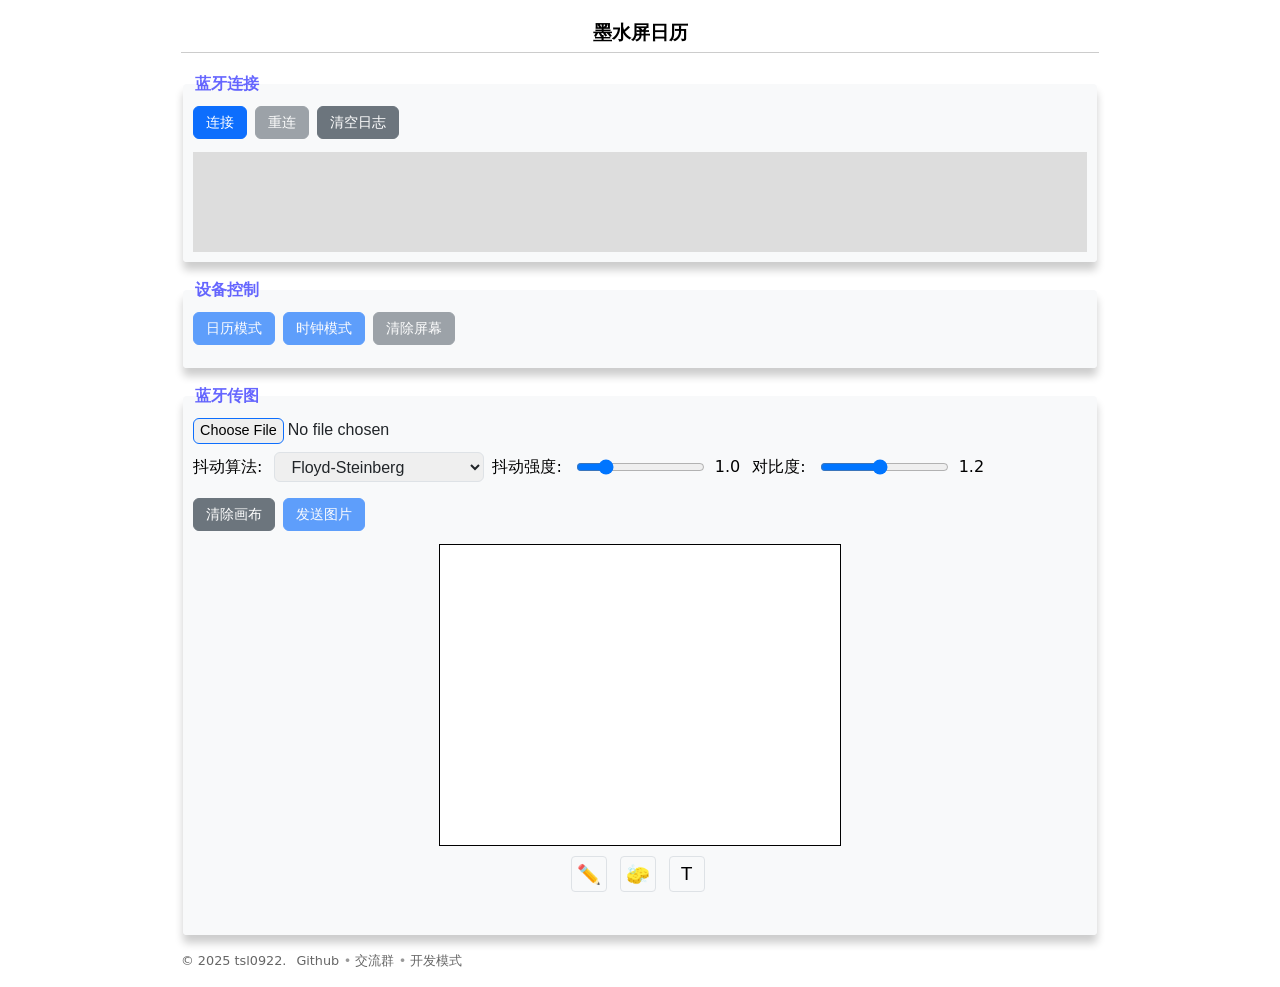
==== web-epd/index.html @ 18861ff5 "feat: snapshot EPD web source and add local launcher" ====
<!doctype html>
<html lang="en">

<head>
	<meta charset="utf-8">
	<meta name="viewport" content="width=device-width, initial-scale=1">
	<title>墨水屏日历</title>
	<link rel="shortcut icon" type="image/png" href="favicon.png">
	<link rel="stylesheet" href="css/main.css?v=20251109">
</head>

<body>
	<div class="main">
		<h3>墨水屏日历</h3>
		<fieldset>
			<legend>蓝牙连接</legend>
			<div class="flex-container">
				<div class="flex-group">
					<button id="connectbutton" type="button" class="primary" onclick="preConnect()">连接</button>
					<button id="reconnectbutton" type="button" class="secondary" onclick="reConnect()">重连</button>
					<button type="button" class="secondary" onclick="clearLog()">清空日志</button>
				</div>
				<div class="flex-group right debug">
					<label for="epddriver">驱动</label>
					<select id="epddriver" onchange="updateDitcherOptions()">
						<option value="01" data-color="blackWhiteColor" data-size="4.2_400_300">4.2寸 (黑白, UC8176)</option>
						<option value="03" data-color="threeColor" data-size="4.2_400_300">4.2寸 (三色, UC8176)</option>
						<option value="04" data-color="blackWhiteColor" data-size="4.2_400_300">4.2寸 (黑白, SSD1619)</option>
						<option value="02" data-color="threeColor" data-size="4.2_400_300">4.2寸 (三色, SSD1619)</option>
						<option value="05" data-color="fourColor" data-size="4.2_400_300">4.2寸 (四色, JD79668)</option>
						<option value="0f" data-color="blackWhiteColor" data-size="5.83_600_448">5.83寸低分 (黑白, UC8159)</option>
						<option value="0e" data-color="threeColor" data-size="5.83_600_448">5.83寸低分 (三色, UC8159)</option>
						<option value="11" data-color="blackWhiteColor" data-size="5.83_648_480">5.83寸 (黑白, UC8179)</option>
						<option value="10" data-color="threeColor" data-size="5.83_648_480">5.83寸 (三色, UC8179)</option>
						<option value="0d" data-color="fourColor" data-size="5.83_648_480">5.83寸 (四色, JD79665)</option>
						<option value="06" data-color="blackWhiteColor" data-size="7.5_800_480">7.5寸 (黑白, UC8179)</option>
						<option value="07" data-color="threeColor" data-size="7.5_800_480">7.5寸 (三色, UC8179)</option>
						<option value="0c" data-color="fourColor" data-size="7.5_800_480">7.5寸 (四色, JD79665)</option>
						<option value="08" data-color="blackWhiteColor" data-size="7.5_640_384">7.5寸低分 (黑白, UC8159)</option>
						<option value="09" data-color="threeColor" data-size="7.5_640_384">7.5寸低分 (三色, UC8159)</option>
						<option value="0a" data-color="blackWhiteColor" data-size="7.5_880_528">7.5寸HD (黑白, SSD1677)</option>
						<option value="0b" data-color="threeColor" data-size="7.5_880_528">7.5寸HD (三色, SSD1677)</option>
					</select>
				</div>
				<div class="flex-group debug">
					<label for="epdpins">引脚</label>
					<input id="epdpins" type="text" value="">
					<button id="setDriverbutton" type="button" class="primary" onclick="setDriver()">确定</button>
				</div>
			</div>
			<div class="log-container" id="log"></div>
		</fieldset>
		<fieldset>
			<legend>设备控制</legend>
			<div class="flex-container">
				<div class="flex-group">
					<button id="calendarmodebutton" type="button" class="primary" onclick="syncTime(1)">日历模式</button>
					<button id="clockmodebutton" type="button" class="primary" onclick="syncTime(2)">时钟模式</button>
					<button id="clearscreenbutton" type="button" class="secondary" onclick="clearScreen()">清除屏幕</button>
				</div>
				<div class="flex-group right debug">
					<input type="text" id="cmdTXT" value="">
					<button id="sendcmdbutton" type="button" class="primary" onclick="sendcmd()">发送命令</button>
				</div>
			</div>
		</fieldset>
		<fieldset>
			<legend>蓝牙传图</legend>
			<div class="flex-container">
				<input type="file" id="imageFile" accept=".png,.jpg,.bmp,.webp,.jpeg" onchange="updateImage()">
			</div>
			<div class="flex-container options">
				<div class="flex-group debug">
					<label for="canvasSize">画布尺寸:</label>
					<select id="canvasSize" onchange="updateCanvasSize()">
						<option value="1.54_152_152">1.54 (152x152)</option>
						<option value="1.54_200_200">1.54 (200x200)</option>
						<option value="2.13_104_212">2.13 (104x212)</option>
						<option value="2.13_122_250">2.13 (122x250)</option>
						<option value="2.66_152_296">2.66 (152x296)</option>
						<option value="2.66_184_360">2.66 (184x360)</option>
						<option value="2.9_128_296">2.9 (128x296)</option>
						<option value="2.9_168_384">2.9 (168x384)</option>
						<option value="3.5_184_384">3.5 (184x384)</option>
						<option value="3.5_360_600">3.5 (360x600)</option>
						<option value="3.7_240_416">3.7 (240x416)</option>
						<option value="3.7_280_480">3.7 (280x480)</option>
						<option value="3.97_800_480">3.97 (800x480)</option>
						<option value="3.98_768_552">3.98 (768x552)</option>
						<option value="4.2_400_300" selected>4.2 (400x300)</option>
						<option value="5.79_792_272">5.79 (792x272)</option>
						<option value="5.83_600_448">5.83 (600x448)</option>
						<option value="5.83_648_480">5.83 (648x480)</option>
						<option value="7.5_640_384">7.5 (640x384)</option>
						<option value="7.5_800_480">7.5 (800x480)</option>
						<option value="7.5_880_528">7.5 (880x528)</option>
						<option value="10.2_960_640">10.2 (960x640)</option>
						<option value="10.85_1360_480">10.85 (1360x480)</option>
						<option value="11.6_960_640">11.6 (960x640)</option>
						<option value="4.0E6_600_400">4.0E6 (600x400)</option>
						<option value="7.3E6_800_480">7.3E6 (800x480)</option>
					</select>
				</div>
				<div class="flex-group debug">
					<label for="ditherMode">颜色模式:</label>
					<select id="ditherMode" onchange="applyDither()">
						<option value="blackWhiteColor">双色(黑白)</option>
						<option value="threeColor">三色(黑白红)</option>
						<option value="fourColor">四色(黑白红黄)</option>
						<option value="sixColor">六色(黑白红黄蓝绿)</option>
					</select>
				</div>
				<div class="flex-group">
					<label for="ditherAlg">抖动算法:</label>
					<select id="ditherAlg" onchange="applyDither()">
						<option value="floydSteinberg">Floyd-Steinberg</option>
						<option value="atkinson">Atkinson</option>
						<option value="bayer">Bayer</option>
						<option value="stucki">Stucki</option>
						<option value="jarvis">Jarvis-Judice-Ninke</option>
						<option value="none">无抖动</option>
					</select>
				</div>
				<div class="flex-group">
					<label for="ditherStrength">抖动强度:</label>
					<input type="range" min="0" max="5" step="0.1" value="1.0" id="ditherStrength">
					<label id="ditherStrengthValue">1.0</label>
				</div>
				<div class="flex-group">
					<label for="ditherContrast">对比度:</label>
					<input type="range" min="0.5" max="2" step="0.1" value="1.2" id="ditherContrast">
					<label id="ditherContrastValue">1.2</label>
				</div>
			</div>
			<div class="flex-container options">
				<div class="flex-group debug">
					<label for="mtusize">MTU:</label>
					<input type="number" id="mtusize" value="20" min="0" max="255">
					<label for="interleavedcount">确认间隔:</label>
					<input type="number" id="interleavedcount" value="50" min="0" max="500">
				</div>
			</div>
			<div class="status-bar"><b>状态：</b><span id="status"></span></div>
			<div class="flex-container">
				<div class="flex-group">
					<button type="button" class="secondary debug" onclick="rotateCanvas()">旋转画布</button>
					<button type="button" class="secondary" onclick="clearCanvas()">清除画布</button>
					<button type="button" class="secondary debug" onclick="downloadDataArray()">下载数组</button>
					<button id="sendimgbutton" type="button" class="primary" onclick="sendimg()">发送图片</button>
				</div>
			</div>
			<div class="canvas-container">
				<div class="canvas-title"></div>
				<canvas id="canvas" width="400" height="300"></canvas>
				<div class="flex-container canvas-tools">
					<div class="flex-group tool-buttons">
						<button id="brush-mode" title="画笔" class="tool-button">✏️</button>
						<button id="eraser-mode" title="橡皮擦" class="tool-button">🧽</button>
						<button id="text-mode" title="添加文字" class="tool-button">T</button>
						<button id="undo-btn" title="撤销 (Ctrl+Z)" class="tool-button hide">↶</button>
						<button id="redo-btn" title="重做 (Ctrl+Y)" class="tool-button hide">↷</button>
					</div>
				</div>
				<div class="flex-container canvas-tools">
					<div class="flex-group brush-tools">
						<label for="brush-color">颜色:</label>
						<select id="brush-color">
							<option value="#000000">黑色</option>
							<option value="#FF0000">红色</option>
							<option value="#FFFF00">黄色</option>
							<option value="#00FF00">绿色</option>
							<option value="#0000FF">蓝色</option>
							<option value="#FFFFFF">白色</option>
						</select>
						<label for="brush-size">粗细:</label>
						<input type="number" id="brush-size" value="2" min="1" max="100">
					</div>
				</div>
				<div class="flex-container canvas-tools">
					<div class="flex-group text-tools">
						<label for="font-family">字体:</label>
						<select id="font-family">
							<option value="Arial">Arial</option>
							<option value="sans-serif">Sans-serif</option>
							<option value="monospace">Monospace</option>
							<option value="SimSun">宋体</option>
							<option value="SimHei">黑体</option>
							<option value="Microsoft Yahei">微软雅黑</option>
							<option value="Microsoft JhengHei">微软正黑体</option>
							<option value="KaiTi">楷体</option>
							<option value="NSimSun">新宋体</option>
							<option value="FangSong">仿宋</option>
							<option value="YouYuan">幼圆</option>
							<option value="LiSu">隶书</option>
							<option value="STHeiti">华文黑体</option>
							<option value="STXihei">华文细黑</option>
							<option value="STKaiti">华文楷体</option>
							<option value="STSong">华文宋体</option>
							<option value="STFangsong">华文仿宋</option>
							<option value="STZhongsong">华文中宋</option>
							<option value="STHupo">华文琥珀</option>
							<option value="STXinwei">华文新魏</option>
							<option value="STLiti">华文隶书</option>
							<option value="STXingkai">华文行楷</option>
							<option value="FZShuTi">方正舒体</option>
							<option value="FZYaoti">方正姚体</option>
							<option value="PingFang SC">苹方</option>
							<option value="Source Han Sans CN">思源黑体</option>
							<option value="Source Han Serif SC">思源宋体</option>
							<option value="WenQuanYi Micro Hei">文泉驿微米黑</option>
							</optgroup>
						</select>
						<label for="font-size">大小:</label>
						<input type="number" id="font-size" value="16" min="1" max="100">
					</div>
					<div class="flex-group text-tools">
						<input type="text" id="text-input" placeholder="输入文字" style="width:150px">
						<button id="text-bold" title="粗体">B</button>
						<button id="text-italic" title="斜体">I</button>
						<button id="add-text-btn" class="primary">添加文字</button>
					</div>
					<div class="flex-group crop-tools">
						<button id="crop-zoom-in" title="放大" class="secondary">+</button>
						<button id="crop-zoom-out" title="缩小" class="secondary">-</button>
						<button id="crop-move-left" title="左移">⇦</button>
						<button id="crop-move-up" title="上移">⇧</button>
						<button id="crop-move-down" title="下移">⇩</button>
						<button id="crop-move-right" title="右移">⇨</button>
						<button class="primary" onclick="applyDither()">完成</button>
					</div>
				</div>
			</div>
		</fieldset>
		<div class="footer">
			<span class="copy">&copy; 2025 tsl0922.</span>
			<span class="links">
				<a href="https://github.com/tsl0922/EPD-nRF5">Github</a>
				<a href="https://qm.qq.com/q/SckzhfDxuu" onclick="return confirm('本群是此开源固件作者的技术交流群\n如果你购买了成品，请找卖家提供售后！')">交流群</a>
				<a href="?debug=true" id="debug-toggle">开发模式</a>
			</span>
		</div>
	</div>
	<script type="text/javascript" src="js/dithering.js"></script>
	<script type="text/javascript" src="js/rle.js"></script>
	<script type="text/javascript" src="js/paint.js"></script>
	<script type="text/javascript" src="js/crop.js"></script>
	<script type="text/javascript" src="js/main.js"></script>
</body>

</html>
---- web-epd/css/main.css ----
:root {
    --primary-color: #0d6efd;
    --primary-hover: #0b5ed7;
    --secondary-color: #6c757d;
    --secondary-hover: #5c636a;

    --dark-bg: #121212;
    --dark-text: #e0e0e0;
    --dark-fieldset-bg: #1e1e1e;
    --dark-border: #333;
    --dark-code-bg: #2d2d2d;
    --dark-log-bg: #2a2a2a;
    --dark-input-bg: #2d2d2d;
    --dark-input-text: #e0e0e0;
}

body {
    margin: 0;
    padding: 0;
    font-family: system-ui, -apple-system, sans-serif;
}

button {
    padding: 0.375rem 0.75rem;
    border: 1px solid var(--primary-color);
    border-radius: 0.375rem;
    margin-bottom: 5px;
    white-space: nowrap;
    cursor: pointer;
    font-size: 0.9rem;
}

button:disabled {
    opacity: 0.65;
}

button.primary {
    color: #fff;
    background-color: var(--primary-color);
}

button.primary:hover {
    color: #fff;
    border-color: var(--primary-hover);
    background-color: var(--primary-hover);
}

button.secondary {
    color: #fff;
    background-color: var(--secondary-color);
    border-color: var(--secondary-color);
}

button.secondary:hover {
    color: #fff;
    border-color: var(--secondary-hover);
    background-color: var(--secondary-hover);
}

h3 {
    padding-bottom: .3em;
    border-bottom: 1px solid #ccc;
    text-align: center;
}

fieldset {
    border: none;
    box-shadow: 0 .5rem 0.5rem rgba(0, 0, 0, 0.2);
    background-color: #f8f9fa;
    padding: 10px;
    margin-bottom: 16px;
    border-radius: 4px;
}

fieldset legend {
    font-weight: bold;
    color: rgba(0, 0, 255, 0.6);
}

code {
    padding: .2em .4em;
    margin: 0;
    font-size: 85%;
    background: #ccc;
    border-radius: 3px;
}

input[type=text],
input[type=number],
select {
    font-size: 1rem;
    font-weight: 400;
    line-height: 1.5;
    color: #212529;
    border: 1px solid #dee2e6;
    border-radius: 0.375rem;
    padding: .2rem .75rem;
    max-width: 100%;
    box-sizing: border-box;
}

input[type=file] {
    font-size: 1rem;
    font-weight: 400;
    line-height: 1.5;
    color: #212529;
    max-width: 100%;
}

input::file-selector-button {
    font-size: 0.9rem;
    font-weight: 400;
    line-height: 1.5;
    border: 1px solid var(--primary-color);
    border-radius: 0.375rem;
    cursor: pointer;
}

select {
    padding: .3rem 2.25rem .3rem .75rem;
}

input:focus,
select:focus {
    border: 1px solid #86b7fe;
    box-shadow: 0 0 4px rgba(0, 120, 215, 0.8);
    outline: 0;
}

input[type=text]:disabled,
input[type=number]:disabled,
select:disabled {
    opacity: 0.65;
    cursor: not-allowed;
    background-color: #e9ecef;
    color: #6c757d;
}

label {
    margin-right: 4px;
    white-space: nowrap;
}

.main {
    width: 100%;
    max-width: 950px;
    margin: 0 auto;
    padding: 0 1rem;
    background: #fff;
    font-size: 1rem;
    font-weight: 400;
    line-height: 1.5;
    box-sizing: border-box;
}

.footer {
    display: flex;
    gap: 10px;
    font-size: 0.8rem;
    color: #666;
    flex-wrap: wrap;
    margin: 1rem 0;
}

.footer .links {
    display: flex;
    align-items: center;
}

.footer .links a {
    color: #666;
    text-decoration: none;
    position: relative;
    padding: 0 8px;
}

.footer .links a:first-child {
    padding-left: 0;
}

.footer .links a:not(:last-child)::after {
    content: "•";
    position: absolute;
    right: -4px;
    color: #999;
}

.footer a:hover {
    color: #0d6efd;
    text-decoration: underline;
}

.flex-container {
    display: flex;
    flex-wrap: wrap;
    gap: 8px;
    margin-bottom: 8px;
}

.flex-group {
    display: flex;
    flex-wrap: wrap;
    gap: 8px;
    align-items: center;
}

.flex-group.right {
    margin-left: auto;
}

.debug {
    display: none !important;
}

.log-container {
    width: 100%;
    min-height: 100px;
    max-height: 300px;
    margin: 0;
    padding: 5px;
    background: #ddd;
    overflow-y: auto;
    overflow-x: hidden;
    font-family: ui-monospace, SFMono-Regular, SF Mono, Menlo, Consolas, Liberation Mono, monospace;
    box-sizing: border-box;
    word-break: break-word;
}

.log-container .log-line {
    padding: 2px 0;
}

.log-container .time,
.log-container .action {
    display: inline-block;
    white-space: nowrap;
}

.log-container .time {
    color: #333;
    margin-right: 0.5em;
}

.log-container .action {
    color: #666;
    margin-right: 0.5em;
}

.canvas-container canvas {
    border: black solid 1px;
    max-width: 100%;
    height: auto;
    display: block;
    margin: 0 auto;
}

.canvas-container.crop-mode canvas {
    border: 2px dashed var(--primary-color);
    cursor: grab;
}

.status-bar {
    display: none;
    font-size: 85%;
    color: #666;
    margin-bottom: 10px;
    padding-bottom: 10px;
    border-bottom: 1px dotted #AAA;
}

canvas.text-placement-mode {
    border: 2px dashed var(--primary-color) !important;
    cursor: text !important;
}

.canvas-title {
    display: none;
    text-align: center;
    margin-bottom: 5px;
    color: var(--primary-color);
}

.canvas-tools {
    margin-top: 10px;
    justify-content: center;
}

.brush-tools,
.text-tools,
.crop-tools {
    display: none;
}

.canvas-container.brush-mode .brush-tools,
.canvas-container.text-mode .brush-tools,
.canvas-container.eraser-mode .brush-tools,
.canvas-container.text-mode .text-tools,
.canvas-container.crop-mode .crop-tools {
    display: flex;
}

.canvas-container.crop-mode .tool-buttons,
.canvas-container.crop-mode .brush-tools,
.canvas-container.crop-mode .text-tools {
    display: none;
}

.tool-button {
    width: 36px;
    height: 36px;
    font-size: 1.2rem;
    display: inline-flex;
    align-items: center;
    justify-content: center;
    margin-right: 5px;
    background-color: #f8f9fa;
    border: 1px solid #dee2e6;
    border-radius: 4px;
    padding: 0;
    cursor: pointer;
    transition: all 0.2s ease;
}

.tool-button:hover {
    background-color: #e9ecef;
    border-color: #ced4da;
}

.tool-button.active {
    background-color: var(--primary-color);
    color: white;
    border-color: var(--primary-color);
}

.tool-button.hide {
    display: none;
}

@media (max-width: 768px) {
    .flex-container {
        flex-direction: column;
    }

    .flex-container.options .flex-group label {
        min-width: 80px;
    }

    .flex-group.right {
        margin-left: 0;
    }

    .canvas-tools.flex-container {
        flex-direction: row;
        flex-wrap: wrap;
        justify-content: center;
    }

    .canvas-tools .flex-group {
        justify-content: center;
        width: 100%;
    }

    .log-container {
        height: 150px;
        margin-top: 10px;
    }

    fieldset {
        padding: 8px;
    }

    button {
        width: auto;
    }

    input[type=text],
    input[type=number],
    select {
        max-width: 100%;
        margin-bottom: 5px;
    }
}

body.dark-mode .debug {
    display: flex !important;
}

body.dark-mode,
body.dark-mode .main {
    background-color: var(--dark-bg);
    color: var(--dark-text);
}

body.dark-mode fieldset {
    background-color: var(--dark-fieldset-bg);
    box-shadow: 0 .5rem 0.5rem rgba(0, 0, 0, 0.5);
}

body.dark-mode h3 {
    border-bottom: 1px solid var(--dark-border);
    color: var(--dark-text);
}

body.dark-mode code {
    background: var(--dark-code-bg);
    color: #ff9800;
}

body.dark-mode input[type=text],
body.dark-mode input[type=number],
body.dark-mode select {
    background-color: var(--dark-input-bg);
    color: var(--dark-input-text);
    border-color: var(--dark-border);
}

body.dark-mode input[type=text]:disabled,
body.dark-mode input[type=number]:disabled,
body.dark-mode select:disabled {
    background-color: #1a1a1a;
    color: #666;
    border-color: #2a2a2a;
}

body.dark-mode input[type=file] {
    color: var(--dark-input-text);
    background-color: transparent;
    border-color: var(--dark-border);
}

body.dark-mode input[type=file]::file-selector-button {
    background-color: var(--dark-fieldset-bg);
    color: var(--dark-input-text);
    border-color: var(--dark-border);
}

body.dark-mode input[type=file]::file-selector-button:hover {
    background-color: #333;
    border-color: #444;
}

body.dark-mode .log-container {
    background: var(--dark-log-bg);
    border: 1px solid var(--dark-border);
}

body.dark-mode .log-container .time {
    color: #8bc34a;
}

body.dark-mode .log-container .action {
    color: #03a9f4;
}

body.dark-mode fieldset legend {
    color: #64b5f6;
}

body.dark-mode .footer .links a:not(:last-child)::after {
    color: #666;
}

body.dark-mode .footer {
    color: #999;
}

body.dark-mode .footer a {
    color: #999;
}

body.dark-mode .footer a:hover {
    color: #64b5f6;
}

body.dark-mode .tool-button {
    background-color: var(--dark-input-bg);
    border-color: var(--dark-border);
    color: var(--dark-text);
}

body.dark-mode .tool-button:hover {
    background-color: #3a3a3a;
    border-color: #444;
}

body.dark-mode .tool-button.active {
    background-color: var(--primary-color);
    color: white;
    border-color: var(--primary-hover);
}
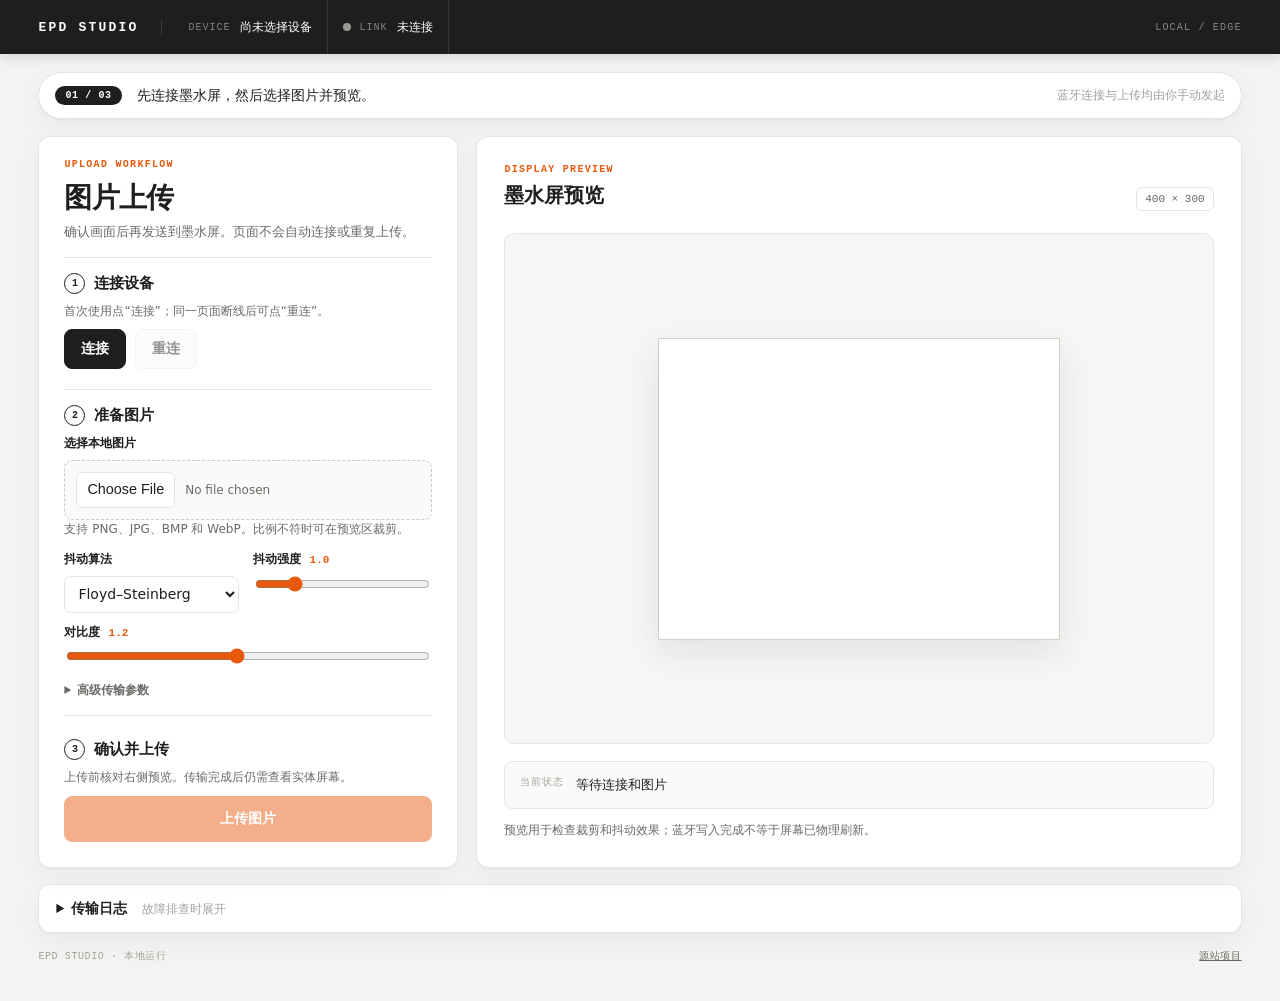
==== commit 4939a74b: "feat: add EVA-inspired manual image upload workspace" ====
--- a/web-epd/index.html
+++ b/web-epd/index.html
@@ -1,250 +1,110 @@
 <!doctype html>
-<html lang="en">
+<html lang="zh-CN">
+<head>
+  <meta charset="utf-8">
+  <meta name="viewport" content="width=device-width, initial-scale=1">
+  <title>EPD STUDIO · 墨水屏图片上传</title>
+  <link rel="shortcut icon" type="image/png" href="favicon.png">
+  <link rel="stylesheet" href="css/main.css">
+  <link rel="stylesheet" href="css/app.css">
+</head>
+<body>
+  <header class="telemetry">
+    <div class="brand">EPD <strong>STUDIO</strong></div>
+    <div class="tele-item"><span class="tele-label">DEVICE</span><span id="deviceName">尚未选择设备</span></div>
+    <div class="tele-item"><span class="status-dot" id="connectionDot"></span><span class="tele-label">LINK</span><span id="connectionState">未连接</span></div>
+    <div class="tele-spacer"></div>
+    <div class="tele-tag">LOCAL / EDGE</div>
+  </header>
 
-<head>
-	<meta charset="utf-8">
-	<meta name="viewport" content="width=device-width, initial-scale=1">
-	<title>墨水屏日历</title>
-	<link rel="shortcut icon" type="image/png" href="favicon.png">
-	<link rel="stylesheet" href="css/main.css?v=20251109">
-</head>
+  <div class="page-shell">
+    <div class="guidebar" role="status"><span class="guide-step">01 / 03</span><span id="guideText">先连接墨水屏，然后选择图片并预览。</span><span class="guide-hint">蓝牙连接与上传均由你手动发起</span></div>
 
-<body>
-	<div class="main">
-		<h3>墨水屏日历</h3>
-		<fieldset>
-			<legend>蓝牙连接</legend>
-			<div class="flex-container">
-				<div class="flex-group">
-					<button id="connectbutton" type="button" class="primary" onclick="preConnect()">连接</button>
-					<button id="reconnectbutton" type="button" class="secondary" onclick="reConnect()">重连</button>
-					<button type="button" class="secondary" onclick="clearLog()">清空日志</button>
-				</div>
-				<div class="flex-group right debug">
-					<label for="epddriver">驱动</label>
-					<select id="epddriver" onchange="updateDitcherOptions()">
-						<option value="01" data-color="blackWhiteColor" data-size="4.2_400_300">4.2寸 (黑白, UC8176)</option>
-						<option value="03" data-color="threeColor" data-size="4.2_400_300">4.2寸 (三色, UC8176)</option>
-						<option value="04" data-color="blackWhiteColor" data-size="4.2_400_300">4.2寸 (黑白, SSD1619)</option>
-						<option value="02" data-color="threeColor" data-size="4.2_400_300">4.2寸 (三色, SSD1619)</option>
-						<option value="05" data-color="fourColor" data-size="4.2_400_300">4.2寸 (四色, JD79668)</option>
-						<option value="0f" data-color="blackWhiteColor" data-size="5.83_600_448">5.83寸低分 (黑白, UC8159)</option>
-						<option value="0e" data-color="threeColor" data-size="5.83_600_448">5.83寸低分 (三色, UC8159)</option>
-						<option value="11" data-color="blackWhiteColor" data-size="5.83_648_480">5.83寸 (黑白, UC8179)</option>
-						<option value="10" data-color="threeColor" data-size="5.83_648_480">5.83寸 (三色, UC8179)</option>
-						<option value="0d" data-color="fourColor" data-size="5.83_648_480">5.83寸 (四色, JD79665)</option>
-						<option value="06" data-color="blackWhiteColor" data-size="7.5_800_480">7.5寸 (黑白, UC8179)</option>
-						<option value="07" data-color="threeColor" data-size="7.5_800_480">7.5寸 (三色, UC8179)</option>
-						<option value="0c" data-color="fourColor" data-size="7.5_800_480">7.5寸 (四色, JD79665)</option>
-						<option value="08" data-color="blackWhiteColor" data-size="7.5_640_384">7.5寸低分 (黑白, UC8159)</option>
-						<option value="09" data-color="threeColor" data-size="7.5_640_384">7.5寸低分 (三色, UC8159)</option>
-						<option value="0a" data-color="blackWhiteColor" data-size="7.5_880_528">7.5寸HD (黑白, SSD1677)</option>
-						<option value="0b" data-color="threeColor" data-size="7.5_880_528">7.5寸HD (三色, SSD1677)</option>
-					</select>
-				</div>
-				<div class="flex-group debug">
-					<label for="epdpins">引脚</label>
-					<input id="epdpins" type="text" value="">
-					<button id="setDriverbutton" type="button" class="primary" onclick="setDriver()">确定</button>
-				</div>
-			</div>
-			<div class="log-container" id="log"></div>
-		</fieldset>
-		<fieldset>
-			<legend>设备控制</legend>
-			<div class="flex-container">
-				<div class="flex-group">
-					<button id="calendarmodebutton" type="button" class="primary" onclick="syncTime(1)">日历模式</button>
-					<button id="clockmodebutton" type="button" class="primary" onclick="syncTime(2)">时钟模式</button>
-					<button id="clearscreenbutton" type="button" class="secondary" onclick="clearScreen()">清除屏幕</button>
-				</div>
-				<div class="flex-group right debug">
-					<input type="text" id="cmdTXT" value="">
-					<button id="sendcmdbutton" type="button" class="primary" onclick="sendcmd()">发送命令</button>
-				</div>
-			</div>
-		</fieldset>
-		<fieldset>
-			<legend>蓝牙传图</legend>
-			<div class="flex-container">
-				<input type="file" id="imageFile" accept=".png,.jpg,.bmp,.webp,.jpeg" onchange="updateImage()">
-			</div>
-			<div class="flex-container options">
-				<div class="flex-group debug">
-					<label for="canvasSize">画布尺寸:</label>
-					<select id="canvasSize" onchange="updateCanvasSize()">
-						<option value="1.54_152_152">1.54 (152x152)</option>
-						<option value="1.54_200_200">1.54 (200x200)</option>
-						<option value="2.13_104_212">2.13 (104x212)</option>
-						<option value="2.13_122_250">2.13 (122x250)</option>
-						<option value="2.66_152_296">2.66 (152x296)</option>
-						<option value="2.66_184_360">2.66 (184x360)</option>
-						<option value="2.9_128_296">2.9 (128x296)</option>
-						<option value="2.9_168_384">2.9 (168x384)</option>
-						<option value="3.5_184_384">3.5 (184x384)</option>
-						<option value="3.5_360_600">3.5 (360x600)</option>
-						<option value="3.7_240_416">3.7 (240x416)</option>
-						<option value="3.7_280_480">3.7 (280x480)</option>
-						<option value="3.97_800_480">3.97 (800x480)</option>
-						<option value="3.98_768_552">3.98 (768x552)</option>
-						<option value="4.2_400_300" selected>4.2 (400x300)</option>
-						<option value="5.79_792_272">5.79 (792x272)</option>
-						<option value="5.83_600_448">5.83 (600x448)</option>
-						<option value="5.83_648_480">5.83 (648x480)</option>
-						<option value="7.5_640_384">7.5 (640x384)</option>
-						<option value="7.5_800_480">7.5 (800x480)</option>
-						<option value="7.5_880_528">7.5 (880x528)</option>
-						<option value="10.2_960_640">10.2 (960x640)</option>
-						<option value="10.85_1360_480">10.85 (1360x480)</option>
-						<option value="11.6_960_640">11.6 (960x640)</option>
-						<option value="4.0E6_600_400">4.0E6 (600x400)</option>
-						<option value="7.3E6_800_480">7.3E6 (800x480)</option>
-					</select>
-				</div>
-				<div class="flex-group debug">
-					<label for="ditherMode">颜色模式:</label>
-					<select id="ditherMode" onchange="applyDither()">
-						<option value="blackWhiteColor">双色(黑白)</option>
-						<option value="threeColor">三色(黑白红)</option>
-						<option value="fourColor">四色(黑白红黄)</option>
-						<option value="sixColor">六色(黑白红黄蓝绿)</option>
-					</select>
-				</div>
-				<div class="flex-group">
-					<label for="ditherAlg">抖动算法:</label>
-					<select id="ditherAlg" onchange="applyDither()">
-						<option value="floydSteinberg">Floyd-Steinberg</option>
-						<option value="atkinson">Atkinson</option>
-						<option value="bayer">Bayer</option>
-						<option value="stucki">Stucki</option>
-						<option value="jarvis">Jarvis-Judice-Ninke</option>
-						<option value="none">无抖动</option>
-					</select>
-				</div>
-				<div class="flex-group">
-					<label for="ditherStrength">抖动强度:</label>
-					<input type="range" min="0" max="5" step="0.1" value="1.0" id="ditherStrength">
-					<label id="ditherStrengthValue">1.0</label>
-				</div>
-				<div class="flex-group">
-					<label for="ditherContrast">对比度:</label>
-					<input type="range" min="0.5" max="2" step="0.1" value="1.2" id="ditherContrast">
-					<label id="ditherContrastValue">1.2</label>
-				</div>
-			</div>
-			<div class="flex-container options">
-				<div class="flex-group debug">
-					<label for="mtusize">MTU:</label>
-					<input type="number" id="mtusize" value="20" min="0" max="255">
-					<label for="interleavedcount">确认间隔:</label>
-					<input type="number" id="interleavedcount" value="50" min="0" max="500">
-				</div>
-			</div>
-			<div class="status-bar"><b>状态：</b><span id="status"></span></div>
-			<div class="flex-container">
-				<div class="flex-group">
-					<button type="button" class="secondary debug" onclick="rotateCanvas()">旋转画布</button>
-					<button type="button" class="secondary" onclick="clearCanvas()">清除画布</button>
-					<button type="button" class="secondary debug" onclick="downloadDataArray()">下载数组</button>
-					<button id="sendimgbutton" type="button" class="primary" onclick="sendimg()">发送图片</button>
-				</div>
-			</div>
-			<div class="canvas-container">
-				<div class="canvas-title"></div>
-				<canvas id="canvas" width="400" height="300"></canvas>
-				<div class="flex-container canvas-tools">
-					<div class="flex-group tool-buttons">
-						<button id="brush-mode" title="画笔" class="tool-button">✏️</button>
-						<button id="eraser-mode" title="橡皮擦" class="tool-button">🧽</button>
-						<button id="text-mode" title="添加文字" class="tool-button">T</button>
-						<button id="undo-btn" title="撤销 (Ctrl+Z)" class="tool-button hide">↶</button>
-						<button id="redo-btn" title="重做 (Ctrl+Y)" class="tool-button hide">↷</button>
-					</div>
-				</div>
-				<div class="flex-container canvas-tools">
-					<div class="flex-group brush-tools">
-						<label for="brush-color">颜色:</label>
-						<select id="brush-color">
-							<option value="#000000">黑色</option>
-							<option value="#FF0000">红色</option>
-							<option value="#FFFF00">黄色</option>
-							<option value="#00FF00">绿色</option>
-							<option value="#0000FF">蓝色</option>
-							<option value="#FFFFFF">白色</option>
-						</select>
-						<label for="brush-size">粗细:</label>
-						<input type="number" id="brush-size" value="2" min="1" max="100">
-					</div>
-				</div>
-				<div class="flex-container canvas-tools">
-					<div class="flex-group text-tools">
-						<label for="font-family">字体:</label>
-						<select id="font-family">
-							<option value="Arial">Arial</option>
-							<option value="sans-serif">Sans-serif</option>
-							<option value="monospace">Monospace</option>
-							<option value="SimSun">宋体</option>
-							<option value="SimHei">黑体</option>
-							<option value="Microsoft Yahei">微软雅黑</option>
-							<option value="Microsoft JhengHei">微软正黑体</option>
-							<option value="KaiTi">楷体</option>
-							<option value="NSimSun">新宋体</option>
-							<option value="FangSong">仿宋</option>
-							<option value="YouYuan">幼圆</option>
-							<option value="LiSu">隶书</option>
-							<option value="STHeiti">华文黑体</option>
-							<option value="STXihei">华文细黑</option>
-							<option value="STKaiti">华文楷体</option>
-							<option value="STSong">华文宋体</option>
-							<option value="STFangsong">华文仿宋</option>
-							<option value="STZhongsong">华文中宋</option>
-							<option value="STHupo">华文琥珀</option>
-							<option value="STXinwei">华文新魏</option>
-							<option value="STLiti">华文隶书</option>
-							<option value="STXingkai">华文行楷</option>
-							<option value="FZShuTi">方正舒体</option>
-							<option value="FZYaoti">方正姚体</option>
-							<option value="PingFang SC">苹方</option>
-							<option value="Source Han Sans CN">思源黑体</option>
-							<option value="Source Han Serif SC">思源宋体</option>
-							<option value="WenQuanYi Micro Hei">文泉驿微米黑</option>
-							</optgroup>
-						</select>
-						<label for="font-size">大小:</label>
-						<input type="number" id="font-size" value="16" min="1" max="100">
-					</div>
-					<div class="flex-group text-tools">
-						<input type="text" id="text-input" placeholder="输入文字" style="width:150px">
-						<button id="text-bold" title="粗体">B</button>
-						<button id="text-italic" title="斜体">I</button>
-						<button id="add-text-btn" class="primary">添加文字</button>
-					</div>
-					<div class="flex-group crop-tools">
-						<button id="crop-zoom-in" title="放大" class="secondary">+</button>
-						<button id="crop-zoom-out" title="缩小" class="secondary">-</button>
-						<button id="crop-move-left" title="左移">⇦</button>
-						<button id="crop-move-up" title="上移">⇧</button>
-						<button id="crop-move-down" title="下移">⇩</button>
-						<button id="crop-move-right" title="右移">⇨</button>
-						<button class="primary" onclick="applyDither()">完成</button>
-					</div>
-				</div>
-			</div>
-		</fieldset>
-		<div class="footer">
-			<span class="copy">&copy; 2025 tsl0922.</span>
-			<span class="links">
-				<a href="https://github.com/tsl0922/EPD-nRF5">Github</a>
-				<a href="https://qm.qq.com/q/SckzhfDxuu" onclick="return confirm('本群是此开源固件作者的技术交流群\n如果你购买了成品，请找卖家提供售后！')">交流群</a>
-				<a href="?debug=true" id="debug-toggle">开发模式</a>
-			</span>
-		</div>
-	</div>
-	<script type="text/javascript" src="js/dithering.js"></script>
-	<script type="text/javascript" src="js/rle.js"></script>
-	<script type="text/javascript" src="js/paint.js"></script>
-	<script type="text/javascript" src="js/crop.js"></script>
-	<script type="text/javascript" src="js/main.js"></script>
+    <main class="workspace">
+      <section class="panel control-panel" aria-labelledby="control-heading">
+        <div class="panel-eyebrow">UPLOAD WORKFLOW</div>
+        <h1 id="control-heading">图片上传</h1>
+        <p class="panel-intro">确认画面后再发送到墨水屏。页面不会自动连接或重复上传。</p>
+
+        <div class="step-block">
+          <div class="step-heading"><span class="step-badge">1</span><h2>连接设备</h2></div>
+          <p class="step-help">首次使用点“连接”；同一页面断线后可点“重连”。</p>
+          <div class="button-row">
+            <button id="connectbutton" type="button" class="btn btn-dark" onclick="preConnect()">连接</button>
+            <button id="reconnectbutton" type="button" class="btn btn-subtle" onclick="reConnect()" disabled>重连</button>
+          </div>
+        </div>
+
+        <div class="step-block">
+          <div class="step-heading"><span class="step-badge">2</span><h2>准备图片</h2></div>
+          <label class="field-label" for="imageFile">选择本地图片</label>
+          <input type="file" id="imageFile" accept=".png,.jpg,.bmp,.webp,.jpeg" onchange="updateImage()">
+          <p class="step-help">支持 PNG、JPG、BMP 和 WebP。比例不符时可在预览区裁剪。</p>
+          <div class="field-grid">
+            <label class="field"><span>抖动算法</span><select id="ditherAlg" onchange="applyDither()"><option value="floydSteinberg">Floyd–Steinberg</option><option value="atkinson">Atkinson</option><option value="bayer">Bayer</option><option value="stucki">Stucki</option><option value="jarvis">Jarvis–Judice–Ninke</option><option value="none">无抖动</option></select></label>
+            <label class="field"><span>抖动强度 <b id="ditherStrengthValue">1.0</b></span><input type="range" min="0" max="5" step="0.1" value="1.0" id="ditherStrength"></label>
+            <label class="field field-wide"><span>对比度 <b id="ditherContrastValue">1.2</b></span><input type="range" min="0.5" max="2" step="0.1" value="1.2" id="ditherContrast"></label>
+          </div>
+        </div>
+
+        <details class="advanced">
+          <summary>高级传输参数</summary>
+          <p class="step-help">连接后会按设备配置更新。仅在明确了解设备驱动时调整。</p>
+          <label class="field-label" for="epddriver">设备驱动</label>
+          <select id="epddriver" onchange="updateDitcherOptions()">
+            <option value="01" data-color="blackWhiteColor" data-size="4.2_400_300">4.2寸 黑白 UC8176</option>
+            <option value="03" data-color="threeColor" data-size="4.2_400_300">4.2寸 三色 UC8176</option>
+            <option value="04" data-color="blackWhiteColor" data-size="4.2_400_300">4.2寸 黑白 SSD1619</option>
+            <option value="02" data-color="threeColor" data-size="4.2_400_300">4.2寸 三色 SSD1619</option>
+            <option value="05" data-color="fourColor" data-size="4.2_400_300">4.2寸 四色 JD79668</option>
+            <option value="0f" data-color="blackWhiteColor" data-size="5.83_600_448">5.83寸低分 黑白 UC8159</option>
+            <option value="0e" data-color="threeColor" data-size="5.83_600_448">5.83寸低分 三色 UC8159</option>
+            <option value="11" data-color="blackWhiteColor" data-size="5.83_648_480">5.83寸 黑白 UC8179</option>
+            <option value="10" data-color="threeColor" data-size="5.83_648_480">5.83寸 三色 UC8179</option>
+            <option value="0d" data-color="fourColor" data-size="5.83_648_480">5.83寸 四色 JD79665</option>
+            <option value="06" data-color="blackWhiteColor" data-size="7.5_800_480">7.5寸 黑白 UC8179</option>
+            <option value="07" data-color="threeColor" data-size="7.5_800_480">7.5寸 三色 UC8179</option>
+            <option value="0c" data-color="fourColor" data-size="7.5_800_480">7.5寸 四色 JD79665</option>
+            <option value="08" data-color="blackWhiteColor" data-size="7.5_640_384">7.5寸低分 黑白 UC8159</option>
+            <option value="09" data-color="threeColor" data-size="7.5_640_384">7.5寸低分 三色 UC8159</option>
+            <option value="0a" data-color="blackWhiteColor" data-size="7.5_880_528">7.5寸HD 黑白 SSD1677</option>
+            <option value="0b" data-color="threeColor" data-size="7.5_880_528">7.5寸HD 三色 SSD1677</option>
+          </select>
+          <div class="field-grid advanced-grid">
+            <label class="field"><span>画布尺寸</span><select id="canvasSize" onchange="updateCanvasSize()">
+              <option value="1.54_152_152">152 × 152</option><option value="1.54_200_200">200 × 200</option><option value="2.13_104_212">104 × 212</option><option value="2.13_122_250">122 × 250</option><option value="2.66_152_296">152 × 296</option><option value="2.66_184_360">184 × 360</option><option value="2.9_128_296">128 × 296</option><option value="2.9_168_384">168 × 384</option><option value="3.5_184_384">184 × 384</option><option value="3.5_360_600">360 × 600</option><option value="3.7_240_416">240 × 416</option><option value="3.7_280_480">280 × 480</option><option value="3.97_800_480">800 × 480</option><option value="3.98_768_552">768 × 552</option><option value="4.2_400_300" selected>400 × 300</option><option value="5.79_792_272">792 × 272</option><option value="5.83_600_448">600 × 448</option><option value="5.83_648_480">648 × 480</option><option value="7.5_640_384">640 × 384</option><option value="7.5_800_480">800 × 480</option><option value="7.5_880_528">880 × 528</option><option value="10.2_960_640">960 × 640</option><option value="10.85_1360_480">1360 × 480</option><option value="11.6_960_640">960 × 640</option><option value="4.0E6_600_400">600 × 400</option><option value="7.3E6_800_480">800 × 480</option>
+            </select></label>
+            <label class="field"><span>颜色模式</span><select id="ditherMode" onchange="applyDither()"><option value="blackWhiteColor">黑白</option><option value="threeColor">黑白红</option><option value="fourColor">黑白红黄</option><option value="sixColor">六色</option></select></label>
+            <label class="field"><span>MTU</span><input type="number" id="mtusize" value="20" min="3" max="255"></label>
+            <label class="field"><span>确认间隔</span><input type="number" id="interleavedcount" value="50" min="0" max="500"></label>
+          </div>
+          <input id="epdpins" type="hidden" value="">
+        </details>
+
+        <div class="step-block upload-step">
+          <div class="step-heading"><span class="step-badge">3</span><h2>确认并上传</h2></div>
+          <p class="step-help">上传前核对右侧预览。传输完成后仍需查看实体屏幕。</p>
+          <button id="sendimgbutton" type="button" class="btn btn-accent" onclick="sendimg()" disabled>上传图片</button>
+        </div>
+      </section>
+
+      <section class="panel preview-panel" aria-labelledby="preview-heading">
+        <div class="preview-header"><div><div class="panel-eyebrow">DISPLAY PREVIEW</div><h2 id="preview-heading">墨水屏预览</h2></div><span class="resolution" id="resolutionLabel">400 × 300</span></div>
+        <div class="preview-stage"><div class="canvas-container"><div class="canvas-title"></div><canvas id="canvas" width="400" height="300" aria-label="图片预览画布"></canvas><div class="crop-tools"><button id="crop-zoom-in" type="button" class="btn btn-subtle" title="放大">放大</button><button id="crop-zoom-out" type="button" class="btn btn-subtle" title="缩小">缩小</button><button id="crop-move-left" type="button" class="btn btn-subtle" title="左移">左移</button><button id="crop-move-up" type="button" class="btn btn-subtle" title="上移">上移</button><button id="crop-move-down" type="button" class="btn btn-subtle" title="下移">下移</button><button id="crop-move-right" type="button" class="btn btn-subtle" title="右移">右移</button><button id="crop-finish" type="button" class="btn btn-dark" onclick="applyDither()">完成裁剪</button></div></div></div>
+        <div class="status-bar"><span class="status-label">当前状态</span><span id="status" role="status" aria-live="polite">等待连接和图片</span></div>
+        <p class="preview-note">预览用于检查裁剪和抖动效果；蓝牙写入完成不等于屏幕已物理刷新。</p>
+      </section>
+    </main>
+
+    <details class="log-panel"><summary>传输日志 <span>故障排查时展开</span></summary><div class="log-container" id="log" aria-live="polite"></div><button type="button" class="btn btn-subtle" onclick="clearLog()">清空日志</button></details>
+    <footer class="footer"><span>EPD STUDIO · 本地运行</span><a href="https://github.com/tsl0922/EPD-nRF5" target="_blank" rel="noreferrer">源站项目</a></footer>
+  </div>
+
+  <script src="js/dithering.js"></script>
+  <script src="js/rle.js"></script>
+  <script src="js/paint.js"></script>
+  <script src="js/crop.js"></script>
+  <script src="js/upload-state.js"></script>
+  <script src="js/main.js"></script>
 </body>
-
 </html>
--- a/web-epd/css/app.css
+++ b/web-epd/css/app.css
@@ -0,0 +1,116 @@
+:root {
+  --paper: #fff;
+  --canvas-bg: #F4F3F1;
+  --ink: #1F1E1C;
+  --muted: #6B6A66;
+  --faint: #A3A19C;
+  --rule: #E7E5E1;
+  --accent: #E8590C;
+  --ok: #2F9E44;
+  --danger: #D63333;
+  --radius: 12px;
+  --shadow: 0 1px 2px rgba(28, 25, 23, .04), 0 8px 24px rgba(28, 25, 23, .045);
+  --sans: "Microsoft YaHei UI", "PingFang SC", system-ui, sans-serif;
+  --mono: "Consolas", "IBM Plex Mono", ui-monospace, monospace;
+}
+
+* { box-sizing: border-box; }
+html { min-height: 100%; }
+body { margin: 0; min-height: 100vh; background: var(--canvas-bg); color: var(--ink); font: 14px/1.55 var(--sans); }
+button, input, select { font: inherit; }
+button { cursor: pointer; }
+button:disabled { cursor: not-allowed; opacity: .48; }
+:focus-visible { outline: 3px solid rgba(232, 89, 12, .45); outline-offset: 3px; }
+
+.telemetry { display: flex; align-items: center; gap: 0; min-height: 54px; padding: 0 clamp(18px, 3vw, 42px); background: var(--ink); color: #fff; box-shadow: 0 2px 12px rgba(28, 25, 23, .16); }
+.brand { padding-right: 22px; margin-right: 12px; border-right: 1px solid rgba(255, 255, 255, .15); font: 700 13px var(--mono); letter-spacing: .17em; white-space: nowrap; }
+.brand strong { color: #fff; }
+.tele-item { display: inline-flex; align-items: center; gap: 9px; min-height: 54px; padding: 0 15px; border-right: 1px solid rgba(255, 255, 255, .11); font: 12px var(--mono); }
+.tele-label { color: rgba(255, 255, 255, .46); font-size: 10px; letter-spacing: .1em; }
+.tele-spacer { flex: 1; }
+.tele-tag { color: rgba(255, 255, 255, .48); font: 10px var(--mono); letter-spacing: .12em; }
+.status-dot { display: inline-block; width: 8px; height: 8px; border-radius: 50%; background: #9A9894; }
+.status-dot.connected { background: #51CF66; }
+.status-dot.connecting, .status-dot.sending { background: #FF922B; }
+.status-dot.error { background: #FF6B6B; }
+
+.page-shell { width: min(1380px, 100%); margin: 0 auto; padding: 18px clamp(16px, 3vw, 42px) 22px; }
+.guidebar { display: flex; align-items: center; gap: 15px; min-height: 47px; margin-bottom: 17px; padding: 8px 16px; border: 1px solid var(--rule); border-radius: 999px; background: var(--paper); box-shadow: var(--shadow); }
+.guide-step { flex: 0 0 auto; padding: 4px 10px; border-radius: 999px; background: var(--ink); color: #fff; font: 700 10px var(--mono); letter-spacing: .06em; }
+.guide-hint { margin-left: auto; color: var(--faint); font-size: 12px; white-space: nowrap; }
+
+.workspace { display: grid; grid-template-columns: minmax(320px, 420px) minmax(0, 1fr); align-items: stretch; gap: 18px; }
+.panel { min-width: 0; border: 1px solid var(--rule); border-radius: var(--radius); background: var(--paper); box-shadow: var(--shadow); }
+.control-panel { padding: 22px 25px 20px; }
+.panel-eyebrow { color: var(--accent); font: 700 10px var(--mono); letter-spacing: .13em; }
+h1, h2, p { margin-top: 0; }
+.control-panel h1 { margin: 6px 0 3px; font-size: 28px; font-weight: 680; letter-spacing: -.025em; }
+.panel-intro { margin-bottom: 14px; color: var(--muted); font-size: 13px; }
+.step-block { padding: 14px 0 15px; border-top: 1px solid var(--rule); }
+.step-heading { display: flex; align-items: center; gap: 9px; margin-bottom: 7px; }
+.step-heading h2 { margin: 0; font-size: 15px; font-weight: 660; }
+.step-badge { display: inline-flex; align-items: center; justify-content: center; width: 21px; height: 21px; border: 1px solid var(--ink); border-radius: 50%; font: 700 10px var(--mono); }
+.step-help { margin: 0 0 9px; color: var(--muted); font-size: 12px; }
+.button-row { display: flex; gap: 9px; }
+.btn { display: inline-flex; align-items: center; justify-content: center; min-height: 38px; padding: 8px 16px; border: 1px solid var(--rule); border-radius: 8px; background: var(--paper); color: var(--ink); font-weight: 650; transition: background .15s ease, border-color .15s ease, transform .15s ease; }
+.btn:hover:not(:disabled) { border-color: #C9C6C0; transform: translateY(-1px); }
+.btn-dark { border-color: var(--ink); background: var(--ink); color: #fff; }
+.btn-dark:hover:not(:disabled) { background: #383632; }
+.btn-subtle { background: #F8F7F5; }
+.btn-accent { width: 100%; min-height: 46px; border-color: var(--accent); background: var(--accent); color: #fff; font-size: 14px; }
+.btn-accent:hover:not(:disabled) { background: #CF4F0B; border-color: #CF4F0B; }
+.field-label, .field span { display: block; margin-bottom: 7px; font-size: 12px; font-weight: 600; }
+#imageFile { display: block; width: 100%; padding: 11px; border: 1px dashed #CFCBC4; border-radius: 8px; background: #FAFAF9; color: var(--muted); font-size: 12px; }
+#imageFile::file-selector-button { margin-right: 10px; padding: 6px 10px; border: 1px solid var(--rule); border-radius: 6px; background: #fff; color: var(--ink); cursor: pointer; }
+.field-grid { display: grid; grid-template-columns: 1fr 1fr; gap: 10px; margin-top: 12px; }
+.field { min-width: 0; }
+.field-wide { grid-column: 1 / -1; }
+.field select, .field input[type="number"], .advanced > select { width: 100%; min-height: 37px; padding: 6px 9px; border: 1px solid var(--rule); border-radius: 7px; background: #fff; color: var(--ink); }
+.field input[type="range"] { display: block; width: 100%; accent-color: var(--accent); }
+.field b { margin-left: 4px; color: var(--accent); font: 700 11px var(--mono); }
+.advanced { margin: 0 0 8px; padding: 0 0 15px; border-bottom: 1px solid var(--rule); }
+.advanced summary { cursor: pointer; color: var(--muted); font-size: 12px; font-weight: 650; }
+.advanced[open] summary { margin-bottom: 12px; color: var(--ink); }
+.advanced-grid { margin-top: 12px; }
+.upload-step { padding-bottom: 0; border-top: 0; }
+
+.preview-panel { display: flex; flex-direction: column; padding: 27px; }
+.preview-header { display: flex; align-items: end; justify-content: space-between; gap: 15px; }
+.preview-header h2 { margin: 5px 0 0; font-size: 20px; }
+.resolution { padding: 5px 8px; border: 1px solid var(--rule); border-radius: 6px; color: var(--muted); font: 11px var(--mono); white-space: nowrap; }
+.preview-stage { display: flex; align-items: center; justify-content: center; flex: 1; min-height: 380px; margin: 22px 0 17px; padding: 30px; border: 1px solid var(--rule); border-radius: 10px; background: #F7F6F4; }
+.canvas-container { width: min(100%, 600px); text-align: center; }
+.canvas-container canvas { display: block; width: auto; max-width: 100%; height: auto; max-height: 65vh; margin: 0 auto; border: 1px solid #D4D0C8; background: #fff; box-shadow: 0 12px 32px rgba(28, 25, 23, .09); }
+.canvas-container.crop-mode canvas { border: 2px dashed var(--accent); }
+.canvas-title { margin-bottom: 9px; color: var(--accent); font-size: 12px; }
+.crop-tools { display: none; flex-wrap: wrap; justify-content: center; gap: 7px; margin-top: 15px; }
+.canvas-container.crop-mode .crop-tools { display: flex; }
+.crop-tools .btn { min-height: 33px; padding: 5px 9px; font-size: 12px; }
+.status-bar { display: flex !important; align-items: flex-start; gap: 12px; margin: 0; padding: 13px 15px; border: 1px solid var(--rule); border-radius: 8px; background: #FAFAF9; color: var(--ink); font-size: 13px; }
+.status-label { flex: 0 0 auto; color: var(--faint); font: 10px var(--mono); letter-spacing: .1em; }
+.preview-note { margin: 12px 0 0; color: var(--muted); font-size: 12px; }
+
+.log-panel { margin-top: 16px; padding: 13px 17px; border: 1px solid var(--rule); border-radius: var(--radius); background: var(--paper); box-shadow: var(--shadow); }
+.log-panel summary { cursor: pointer; font-weight: 650; }
+.log-panel summary span { margin-left: 10px; color: var(--faint); font-weight: 400; font-size: 12px; }
+.log-container { max-height: 220px; overflow: auto; margin: 14px 0 10px; padding: 10px; border: 1px solid var(--rule); border-radius: 7px; background: #FAFAF9; color: var(--ink); font: 11px/1.7 var(--mono); }
+.footer { display: flex; justify-content: space-between; gap: 15px; margin-top: 16px; color: var(--faint); font: 10px var(--mono); letter-spacing: .06em; }
+.footer a { color: var(--muted); }
+
+@media (max-width: 900px) {
+  .workspace { grid-template-columns: 1fr; }
+  .preview-stage { min-height: 290px; }
+  .guide-hint, .tele-tag { display: none; }
+}
+
+@media (max-width: 560px) {
+  .telemetry { flex-wrap: wrap; gap: 0; padding: 7px 15px; }
+  .brand { width: 100%; padding: 0 0 6px; margin: 0; border-right: 0; }
+  .tele-item { min-height: 29px; padding: 0 11px 0 0; border: 0; }
+  .page-shell { padding: 13px 12px 22px; }
+  .guidebar { align-items: flex-start; border-radius: 10px; }
+  .control-panel, .preview-panel { padding: 19px; }
+  .field-grid { grid-template-columns: 1fr; }
+  .field-wide { grid-column: auto; }
+  .preview-stage { padding: 16px; }
+}
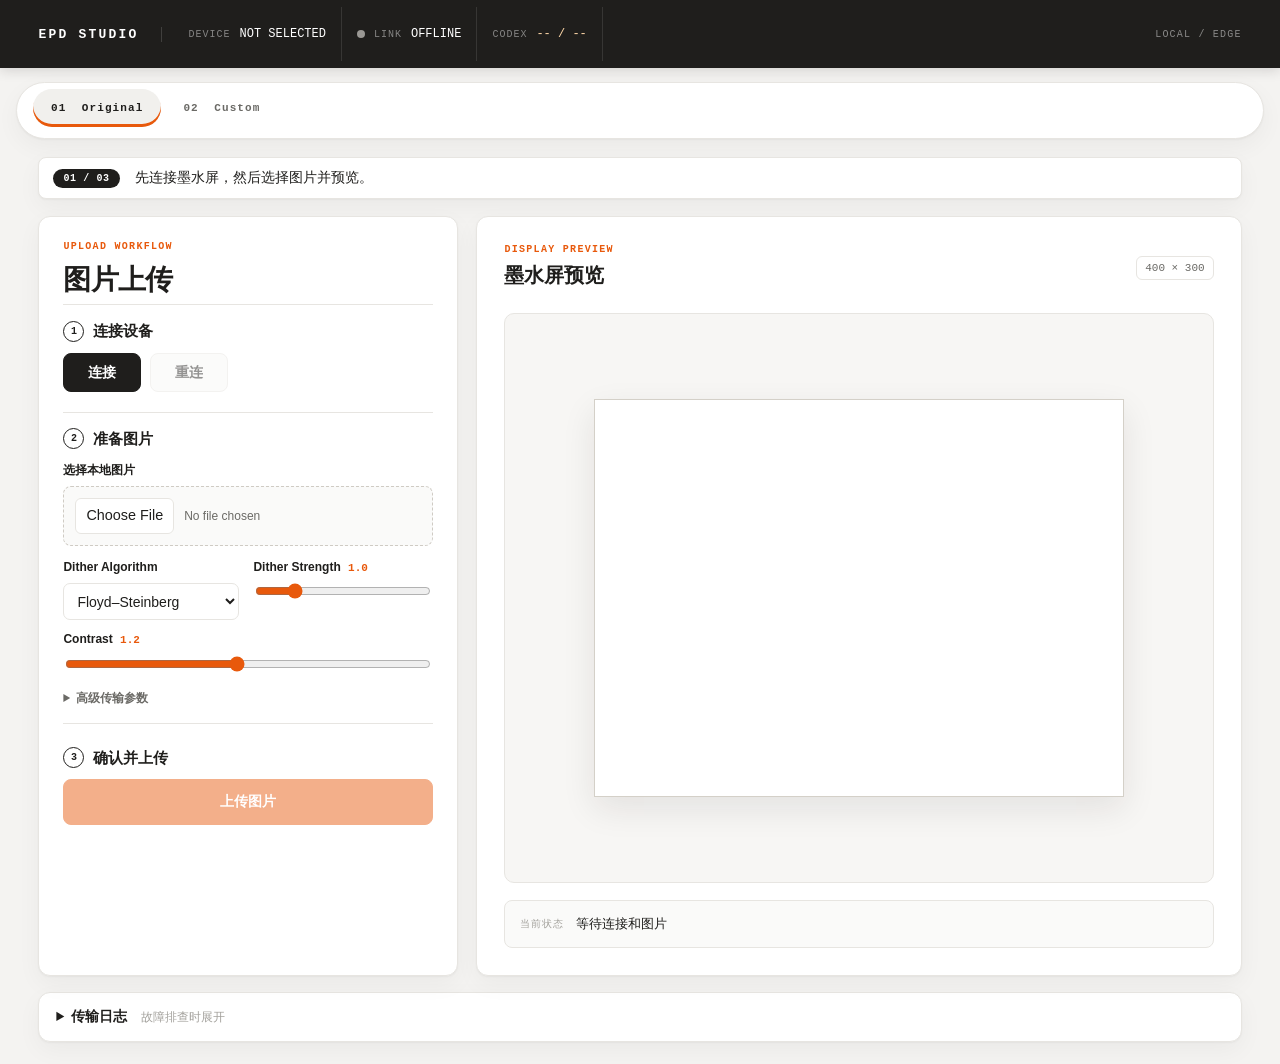
==== commit ce4fb4b8: "Release EPD Studio" ====
--- a/web-epd/index.html
+++ b/web-epd/index.html
@@ -11,24 +11,29 @@
 <body>
   <header class="telemetry">
     <div class="brand">EPD <strong>STUDIO</strong></div>
-    <div class="tele-item"><span class="tele-label">DEVICE</span><span id="deviceName">尚未选择设备</span></div>
-    <div class="tele-item"><span class="status-dot" id="connectionDot"></span><span class="tele-label">LINK</span><span id="connectionState">未连接</span></div>
+    <div class="tele-item"><span class="tele-label">DEVICE</span><span id="deviceName">NOT SELECTED</span></div>
+    <div class="tele-item"><span class="status-dot" id="connectionDot"></span><span class="tele-label">LINK</span><span id="connectionState">OFFLINE</span></div>
+    <div class="tele-item tele-battery" id="batteryStatus" hidden aria-live="polite"><span class="tele-label">BATTERY</span><span id="batteryValue">--</span></div>
+    <div class="tele-item tele-quota" aria-live="polite"><span class="tele-label">CODEX</span><span id="quotaTopValue">-- / --</span></div>
     <div class="tele-spacer"></div>
     <div class="tele-tag">LOCAL / EDGE</div>
   </header>
 
+  <nav id="viewTabs" class="view-tabs" role="tablist" aria-label="Views">
+    <button id="tab-file" type="button" role="tab" aria-controls="view-file" aria-selected="true" data-view="file" tabindex="0">01&nbsp;&nbsp;Original</button>
+    <button id="tab-custom" type="button" role="tab" aria-controls="view-custom" aria-selected="false" data-view="custom" tabindex="-1">02&nbsp;&nbsp;Custom</button>
+  </nav>
+
   <div class="page-shell">
-    <div class="guidebar" role="status"><span class="guide-step">01 / 03</span><span id="guideText">先连接墨水屏，然后选择图片并预览。</span><span class="guide-hint">蓝牙连接与上传均由你手动发起</span></div>
+    <div class="guidebar" role="status"><span class="guide-step">01 / 03</span><span id="guideText">先连接墨水屏，然后选择图片并预览。</span></div>
 
-    <main class="workspace">
+    <main id="view-file" class="workspace" role="tabpanel" aria-labelledby="tab-file">
       <section class="panel control-panel" aria-labelledby="control-heading">
         <div class="panel-eyebrow">UPLOAD WORKFLOW</div>
         <h1 id="control-heading">图片上传</h1>
-        <p class="panel-intro">确认画面后再发送到墨水屏。页面不会自动连接或重复上传。</p>
 
         <div class="step-block">
           <div class="step-heading"><span class="step-badge">1</span><h2>连接设备</h2></div>
-          <p class="step-help">首次使用点“连接”；同一页面断线后可点“重连”。</p>
           <div class="button-row">
             <button id="connectbutton" type="button" class="btn btn-dark" onclick="preConnect()">连接</button>
             <button id="reconnectbutton" type="button" class="btn btn-subtle" onclick="reConnect()" disabled>重连</button>
@@ -39,11 +44,10 @@
           <div class="step-heading"><span class="step-badge">2</span><h2>准备图片</h2></div>
           <label class="field-label" for="imageFile">选择本地图片</label>
           <input type="file" id="imageFile" accept=".png,.jpg,.bmp,.webp,.jpeg" onchange="updateImage()">
-          <p class="step-help">支持 PNG、JPG、BMP 和 WebP。比例不符时可在预览区裁剪。</p>
           <div class="field-grid">
-            <label class="field"><span>抖动算法</span><select id="ditherAlg" onchange="applyDither()"><option value="floydSteinberg">Floyd–Steinberg</option><option value="atkinson">Atkinson</option><option value="bayer">Bayer</option><option value="stucki">Stucki</option><option value="jarvis">Jarvis–Judice–Ninke</option><option value="none">无抖动</option></select></label>
-            <label class="field"><span>抖动强度 <b id="ditherStrengthValue">1.0</b></span><input type="range" min="0" max="5" step="0.1" value="1.0" id="ditherStrength"></label>
-            <label class="field field-wide"><span>对比度 <b id="ditherContrastValue">1.2</b></span><input type="range" min="0.5" max="2" step="0.1" value="1.2" id="ditherContrast"></label>
+            <label class="field"><span>Dither Algorithm</span><select id="ditherAlg" onchange="applyDither()"><option value="floydSteinberg">Floyd–Steinberg</option><option value="atkinson">Atkinson</option><option value="bayer">Bayer</option><option value="stucki">Stucki</option><option value="jarvis">Jarvis–Judice–Ninke</option><option value="none">None</option></select></label>
+            <label class="field"><span>Dither Strength <b id="ditherStrengthValue">1.0</b></span><input type="range" min="0" max="5" step="0.1" value="1.0" id="ditherStrength"></label>
+            <label class="field field-wide"><span>Contrast <b id="ditherContrastValue">1.2</b></span><input type="range" min="0.5" max="2" step="0.1" value="1.2" id="ditherContrast"></label>
           </div>
         </div>
 
@@ -52,52 +56,82 @@
           <p class="step-help">连接后会按设备配置更新。仅在明确了解设备驱动时调整。</p>
           <label class="field-label" for="epddriver">设备驱动</label>
           <select id="epddriver" onchange="updateDitcherOptions()">
-            <option value="01" data-color="blackWhiteColor" data-size="4.2_400_300">4.2寸 黑白 UC8176</option>
-            <option value="03" data-color="threeColor" data-size="4.2_400_300">4.2寸 三色 UC8176</option>
-            <option value="04" data-color="blackWhiteColor" data-size="4.2_400_300">4.2寸 黑白 SSD1619</option>
-            <option value="02" data-color="threeColor" data-size="4.2_400_300">4.2寸 三色 SSD1619</option>
-            <option value="05" data-color="fourColor" data-size="4.2_400_300">4.2寸 四色 JD79668</option>
-            <option value="0f" data-color="blackWhiteColor" data-size="5.83_600_448">5.83寸低分 黑白 UC8159</option>
-            <option value="0e" data-color="threeColor" data-size="5.83_600_448">5.83寸低分 三色 UC8159</option>
-            <option value="11" data-color="blackWhiteColor" data-size="5.83_648_480">5.83寸 黑白 UC8179</option>
-            <option value="10" data-color="threeColor" data-size="5.83_648_480">5.83寸 三色 UC8179</option>
-            <option value="0d" data-color="fourColor" data-size="5.83_648_480">5.83寸 四色 JD79665</option>
-            <option value="06" data-color="blackWhiteColor" data-size="7.5_800_480">7.5寸 黑白 UC8179</option>
-            <option value="07" data-color="threeColor" data-size="7.5_800_480">7.5寸 三色 UC8179</option>
-            <option value="0c" data-color="fourColor" data-size="7.5_800_480">7.5寸 四色 JD79665</option>
-            <option value="08" data-color="blackWhiteColor" data-size="7.5_640_384">7.5寸低分 黑白 UC8159</option>
-            <option value="09" data-color="threeColor" data-size="7.5_640_384">7.5寸低分 三色 UC8159</option>
-            <option value="0a" data-color="blackWhiteColor" data-size="7.5_880_528">7.5寸HD 黑白 SSD1677</option>
-            <option value="0b" data-color="threeColor" data-size="7.5_880_528">7.5寸HD 三色 SSD1677</option>
+            <option value="01" data-color="blackWhiteColor" data-size="4.2_400_300">4.2 in Black / White UC8176</option>
+            <option value="03" data-color="threeColor" data-size="4.2_400_300">4.2 in Black / White / Red UC8176</option>
+            <option value="04" data-color="blackWhiteColor" data-size="4.2_400_300">4.2 in Black / White SSD1619</option>
+            <option value="02" data-color="threeColor" data-size="4.2_400_300">4.2 in Black / White / Red SSD1619</option>
+            <option value="16" data-color="threeColor" data-size="4.2_400_300">4.2 in Black / White / Red SSD1683</option>
+            <option value="05" data-color="fourColor" data-size="4.2_400_300">4.2 in Four Color JD79668</option>
+            <option value="0f" data-color="blackWhiteColor" data-size="5.83_600_448">5.83 in Low-Res Black / White UC8159</option>
+            <option value="0e" data-color="threeColor" data-size="5.83_600_448">5.83 in Low-Res Black / White / Red UC8159</option>
+            <option value="11" data-color="blackWhiteColor" data-size="5.83_648_480">5.83 in Black / White UC8179</option>
+            <option value="10" data-color="threeColor" data-size="5.83_648_480">5.83 in Black / White / Red UC8179</option>
+            <option value="0d" data-color="fourColor" data-size="5.83_648_480">5.83 in Four Color JD79665</option>
+            <option value="06" data-color="blackWhiteColor" data-size="7.5_800_480">7.5 in Black / White UC8179</option>
+            <option value="07" data-color="threeColor" data-size="7.5_800_480">7.5 in Black / White / Red UC8179</option>
+            <option value="0c" data-color="fourColor" data-size="7.5_800_480">7.5 in Four Color JD79665</option>
+            <option value="08" data-color="blackWhiteColor" data-size="7.5_640_384">7.5 in Low-Res Black / White UC8159</option>
+            <option value="09" data-color="threeColor" data-size="7.5_640_384">7.5 in Low-Res Black / White / Red UC8159</option>
+            <option value="0a" data-color="blackWhiteColor" data-size="7.5_880_528">7.5 in HD Black / White SSD1677</option>
+            <option value="0b" data-color="threeColor" data-size="7.5_880_528">7.5 in HD Black / White / Red SSD1677</option>
           </select>
           <div class="field-grid advanced-grid">
-            <label class="field"><span>画布尺寸</span><select id="canvasSize" onchange="updateCanvasSize()">
+            <label class="field"><span>Canvas Size</span><select id="canvasSize" onchange="updateCanvasSize()">
               <option value="1.54_152_152">152 × 152</option><option value="1.54_200_200">200 × 200</option><option value="2.13_104_212">104 × 212</option><option value="2.13_122_250">122 × 250</option><option value="2.66_152_296">152 × 296</option><option value="2.66_184_360">184 × 360</option><option value="2.9_128_296">128 × 296</option><option value="2.9_168_384">168 × 384</option><option value="3.5_184_384">184 × 384</option><option value="3.5_360_600">360 × 600</option><option value="3.7_240_416">240 × 416</option><option value="3.7_280_480">280 × 480</option><option value="3.97_800_480">800 × 480</option><option value="3.98_768_552">768 × 552</option><option value="4.2_400_300" selected>400 × 300</option><option value="5.79_792_272">792 × 272</option><option value="5.83_600_448">600 × 448</option><option value="5.83_648_480">648 × 480</option><option value="7.5_640_384">640 × 384</option><option value="7.5_800_480">800 × 480</option><option value="7.5_880_528">880 × 528</option><option value="10.2_960_640">960 × 640</option><option value="10.85_1360_480">1360 × 480</option><option value="11.6_960_640">960 × 640</option><option value="4.0E6_600_400">600 × 400</option><option value="7.3E6_800_480">800 × 480</option>
             </select></label>
             <label class="field"><span>颜色模式</span><select id="ditherMode" onchange="applyDither()"><option value="blackWhiteColor">黑白</option><option value="threeColor">黑白红</option><option value="fourColor">黑白红黄</option><option value="sixColor">六色</option></select></label>
             <label class="field"><span>MTU</span><input type="number" id="mtusize" value="20" min="3" max="255"></label>
-            <label class="field"><span>确认间隔</span><input type="number" id="interleavedcount" value="50" min="0" max="500"></label>
+            <label class="field"><span>确认间隔</span><input type="number" id="interleavedcount" value="10" min="0" max="500"></label>
           </div>
           <input id="epdpins" type="hidden" value="">
         </details>
 
         <div class="step-block upload-step">
           <div class="step-heading"><span class="step-badge">3</span><h2>确认并上传</h2></div>
-          <p class="step-help">上传前核对右侧预览。传输完成后仍需查看实体屏幕。</p>
           <button id="sendimgbutton" type="button" class="btn btn-accent" onclick="sendimg()" disabled>上传图片</button>
         </div>
       </section>
 
       <section class="panel preview-panel" aria-labelledby="preview-heading">
         <div class="preview-header"><div><div class="panel-eyebrow">DISPLAY PREVIEW</div><h2 id="preview-heading">墨水屏预览</h2></div><span class="resolution" id="resolutionLabel">400 × 300</span></div>
-        <div class="preview-stage"><div class="canvas-container"><div class="canvas-title"></div><canvas id="canvas" width="400" height="300" aria-label="图片预览画布"></canvas><div class="crop-tools"><button id="crop-zoom-in" type="button" class="btn btn-subtle" title="放大">放大</button><button id="crop-zoom-out" type="button" class="btn btn-subtle" title="缩小">缩小</button><button id="crop-move-left" type="button" class="btn btn-subtle" title="左移">左移</button><button id="crop-move-up" type="button" class="btn btn-subtle" title="上移">上移</button><button id="crop-move-down" type="button" class="btn btn-subtle" title="下移">下移</button><button id="crop-move-right" type="button" class="btn btn-subtle" title="右移">右移</button><button id="crop-finish" type="button" class="btn btn-dark" onclick="applyDither()">完成裁剪</button></div></div></div>
+        <div class="preview-stage"><div class="canvas-container"><div class="canvas-title"></div><canvas id="canvas" width="400" height="300" aria-label="Original image preview"></canvas><div class="crop-tools"><button id="crop-zoom-in" type="button" class="btn btn-subtle" title="Zoom in">Zoom in</button><button id="crop-zoom-out" type="button" class="btn btn-subtle" title="Zoom out">Zoom out</button><button id="crop-move-left" type="button" class="btn btn-subtle" title="Move left">Left</button><button id="crop-move-up" type="button" class="btn btn-subtle" title="Move up">Up</button><button id="crop-move-down" type="button" class="btn btn-subtle" title="Move down">Down</button><button id="crop-move-right" type="button" class="btn btn-subtle" title="Move right">Right</button><button id="crop-finish" type="button" class="btn btn-dark" onclick="applyDither()">Finish Crop</button></div></div></div>
         <div class="status-bar"><span class="status-label">当前状态</span><span id="status" role="status" aria-live="polite">等待连接和图片</span></div>
-        <p class="preview-note">预览用于检查裁剪和抖动效果；蓝牙写入完成不等于屏幕已物理刷新。</p>
+      </section>
+    </main>
+
+    <main id="view-custom" class="workspace" role="tabpanel" aria-labelledby="tab-custom" hidden>
+      <section class="panel control-panel" aria-labelledby="custom-control-heading">
+        <section class="quota-card" aria-labelledby="quota-heading">
+          <div class="quota-card-head"><h2 id="quota-heading">Codex额度</h2><button id="refreshQuotaButton" type="button" class="btn btn-subtle">刷新额度</button></div>
+          <div class="quota-grid">
+            <div class="quota-row"><span class="quota-name">5h</span><strong id="quotaFiveHour">--</strong><span id="quotaFiveHourReset" class="quota-reset">重置 --</span></div>
+            <div class="quota-row"><span class="quota-name">7d</span><strong id="quotaSevenDay">--</strong><span id="quotaSevenDayReset" class="quota-reset">重置 --</span></div>
+          </div>
+          <div class="quota-meta"><span id="quotaStatusText" role="status" aria-live="polite">等待读取额度</span><span id="quotaUpdated">未更新</span></div>
+        </section>
+        <div class="panel-eyebrow">CUSTOM WORKFLOW</div>
+        <h1 id="custom-control-heading">自定义看板</h1>
+        <div class="step-block">
+          <div class="step-heading"><span class="step-badge">1</span><h2>连接设备</h2></div>
+          <div class="button-row">
+            <button id="customConnectButton" type="button" class="btn btn-dark" onclick="preConnect()">连接</button>
+            <button id="customReconnectButton" type="button" class="btn btn-subtle" onclick="reConnect()" disabled>重连</button>
+          </div>
+        </div>
+        <div class="step-block">
+          <div class="step-heading"><span class="step-badge">2</span><h2>生成并上传</h2></div>
+          <button id="generateDashboard" type="button" class="btn btn-dark">生成看板</button>
+          <button id="customUploadButton" type="button" class="btn btn-primary" onclick="sendimg('custom')" disabled>上传到屏幕</button>
+        </div>
+      </section>
+      <section class="panel preview-panel" aria-labelledby="custom-preview-heading">
+        <div class="preview-header"><div><div class="panel-eyebrow">DISPLAY PREVIEW</div><h2 id="custom-preview-heading">自定义预览</h2></div><span class="resolution">400 × 300</span></div>
+        <div class="preview-stage dashboard-stage"><canvas id="dashboardCanvas" width="400" height="300" aria-label="Custom tri-color dashboard preview"></canvas></div>
+        <div class="status-bar"><span class="status-label">当前状态</span><span id="dashboardStatus" role="status" aria-live="polite">等待生成看板</span></div>
       </section>
     </main>
 
     <details class="log-panel"><summary>传输日志 <span>故障排查时展开</span></summary><div class="log-container" id="log" aria-live="polite"></div><button type="button" class="btn btn-subtle" onclick="clearLog()">清空日志</button></details>
-    <footer class="footer"><span>EPD STUDIO · 本地运行</span><a href="https://github.com/tsl0922/EPD-nRF5" target="_blank" rel="noreferrer">源站项目</a></footer>
   </div>
 
   <script src="js/dithering.js"></script>
@@ -105,6 +139,9 @@
   <script src="js/paint.js"></script>
   <script src="js/crop.js"></script>
   <script src="js/upload-state.js"></script>
+  <script src="js/view-tabs.js"></script>
+  <script src="js/quota-state.js"></script>
+  <script src="js/static-dashboard.js"></script>
   <script src="js/main.js"></script>
 </body>
 </html>
--- a/web-epd/css/app.css
+++ b/web-epd/css/app.css
@@ -10,8 +10,8 @@
   --danger: #D63333;
   --radius: 12px;
   --shadow: 0 1px 2px rgba(28, 25, 23, .04), 0 8px 24px rgba(28, 25, 23, .045);
-  --sans: "Microsoft YaHei UI", "PingFang SC", system-ui, sans-serif;
-  --mono: "Consolas", "IBM Plex Mono", ui-monospace, monospace;
+  --sans: "Inter", "Segoe UI", Arial, sans-serif;
+  --mono: "IBM Plex Mono", "Cascadia Mono", Consolas, monospace;
 }
 
 * { box-sizing: border-box; }
@@ -22,10 +22,14 @@
 button:disabled { cursor: not-allowed; opacity: .48; }
 :focus-visible { outline: 3px solid rgba(232, 89, 12, .45); outline-offset: 3px; }
 
-.telemetry { display: flex; align-items: center; gap: 0; min-height: 54px; padding: 0 clamp(18px, 3vw, 42px); background: var(--ink); color: #fff; box-shadow: 0 2px 12px rgba(28, 25, 23, .16); }
+.telemetry { display: flex; align-items: center; gap: 0; min-height: 68px; padding: 0 clamp(18px, 3vw, 42px); overflow: hidden; background: var(--ink); color: #fff; box-shadow: 0 2px 12px rgba(28, 25, 23, .16); }
 .brand { padding-right: 22px; margin-right: 12px; border-right: 1px solid rgba(255, 255, 255, .15); font: 700 13px var(--mono); letter-spacing: .17em; white-space: nowrap; }
 .brand strong { color: #fff; }
 .tele-item { display: inline-flex; align-items: center; gap: 9px; min-height: 54px; padding: 0 15px; border-right: 1px solid rgba(255, 255, 255, .11); font: 12px var(--mono); }
+.tele-battery { color: #fff; }
+.tele-battery #batteryValue { color: #FFD8A8; font-variant-numeric: tabular-nums; }
+.tele-quota { color: #fff; font-variant-numeric: tabular-nums; }
+.tele-quota #quotaTopValue { color: #FFD8A8; }
 .tele-label { color: rgba(255, 255, 255, .46); font-size: 10px; letter-spacing: .1em; }
 .tele-spacer { flex: 1; }
 .tele-tag { color: rgba(255, 255, 255, .48); font: 10px var(--mono); letter-spacing: .12em; }
@@ -35,30 +39,49 @@
 .status-dot.error { background: #FF6B6B; }
 
 .page-shell { width: min(1380px, 100%); margin: 0 auto; padding: 18px clamp(16px, 3vw, 42px) 22px; }
-.guidebar { display: flex; align-items: center; gap: 15px; min-height: 47px; margin-bottom: 17px; padding: 8px 16px; border: 1px solid var(--rule); border-radius: 999px; background: var(--paper); box-shadow: var(--shadow); }
+.view-tabs { display: flex; align-items: center; gap: 4px; width: min(1380px, calc(100% - 32px)); min-height: 52px; margin: 14px auto 0; padding: 6px 16px; border: 1px solid var(--rule); border-radius: 999px; background: #fff; box-shadow: var(--shadow); }
+.view-tabs button { min-height: 38px; padding: 0 18px; border: 0; border-radius: 999px; background: transparent; color: var(--muted); font: 700 11px var(--mono); letter-spacing: .1em; white-space: nowrap; }
+.view-tabs button[aria-selected="true"] { background: #F1F0ED; color: var(--ink); box-shadow: inset 0 -3px var(--accent); }
+.view-tabs button:hover:not([aria-selected="true"]) { background: #F8F7F5; color: var(--ink); }
+.view-tabs button:focus-visible { outline: 2px solid var(--accent); outline-offset: 2px; }
+[hidden] { display: none !important; }
+.guidebar { display: flex; align-items: center; gap: 15px; min-height: 42px; margin-bottom: 17px; padding: 7px 14px; border: 1px solid var(--rule); border-radius: 8px; background: var(--paper); box-shadow: var(--shadow); }
 .guide-step { flex: 0 0 auto; padding: 4px 10px; border-radius: 999px; background: var(--ink); color: #fff; font: 700 10px var(--mono); letter-spacing: .06em; }
 .guide-hint { margin-left: auto; color: var(--faint); font-size: 12px; white-space: nowrap; }
 
-.workspace { display: grid; grid-template-columns: minmax(320px, 420px) minmax(0, 1fr); align-items: stretch; gap: 18px; }
-.panel { min-width: 0; border: 1px solid var(--rule); border-radius: var(--radius); background: var(--paper); box-shadow: var(--shadow); }
-.control-panel { padding: 22px 25px 20px; }
+.workspace { display: grid; grid-template-columns: minmax(320px, 420px) minmax(0, 1fr); align-items: stretch; gap: 18px; min-height: 760px; }
+.panel { min-width: 0; min-height: 760px; border: 1px solid var(--rule); border-radius: var(--radius); background: var(--paper); box-shadow: var(--shadow); }
+.control-panel, .preview-panel { padding: 24px; }
 .panel-eyebrow { color: var(--accent); font: 700 10px var(--mono); letter-spacing: .13em; }
 h1, h2, p { margin-top: 0; }
 .control-panel h1 { margin: 6px 0 3px; font-size: 28px; font-weight: 680; letter-spacing: -.025em; }
 .panel-intro { margin-bottom: 14px; color: var(--muted); font-size: 13px; }
 .step-block { padding: 14px 0 15px; border-top: 1px solid var(--rule); }
-.step-heading { display: flex; align-items: center; gap: 9px; margin-bottom: 7px; }
+.step-heading { display: flex; align-items: center; gap: 9px; margin-bottom: 10px; }
 .step-heading h2 { margin: 0; font-size: 15px; font-weight: 660; }
 .step-badge { display: inline-flex; align-items: center; justify-content: center; width: 21px; height: 21px; border: 1px solid var(--ink); border-radius: 50%; font: 700 10px var(--mono); }
 .step-help { margin: 0 0 9px; color: var(--muted); font-size: 12px; }
-.button-row { display: flex; gap: 9px; }
+.quota-card { margin: 0 0 15px; padding: 13px 14px; border: 1px solid var(--rule); border-radius: 8px; background: #FAFAF9; }
+.quota-card-head { display: flex; align-items: center; justify-content: space-between; gap: 12px; margin-bottom: 10px; }
+.quota-card-head h2 { margin: 0; font-size: 14px; font-weight: 660; }
+.quota-card-head .btn { min-height: 31px; padding: 5px 10px; font-size: 11px; }
+.quota-grid { display: grid; gap: 7px; }
+.quota-row { display: grid; grid-template-columns: 30px 52px 1fr; align-items: center; gap: 8px; min-height: 29px; padding-bottom: 6px; border-bottom: 1px solid var(--rule); }
+.quota-name { color: var(--accent); font: 700 11px var(--mono); }
+.quota-row strong { font: 700 13px var(--mono); font-variant-numeric: tabular-nums; }
+.quota-reset { color: var(--muted); font: 10px var(--mono); text-align: right; white-space: nowrap; }
+.quota-meta { display: flex; justify-content: space-between; gap: 10px; margin-top: 9px; color: var(--muted); font: 10px var(--mono); }
+.button-row { display: flex; align-items: center; gap: 9px; }
+.button-row .btn { min-width: 78px; text-align: center; }
 .btn { display: inline-flex; align-items: center; justify-content: center; min-height: 38px; padding: 8px 16px; border: 1px solid var(--rule); border-radius: 8px; background: var(--paper); color: var(--ink); font-weight: 650; transition: background .15s ease, border-color .15s ease, transform .15s ease; }
 .btn:hover:not(:disabled) { border-color: #C9C6C0; transform: translateY(-1px); }
 .btn-dark { border-color: var(--ink); background: var(--ink); color: #fff; }
 .btn-dark:hover:not(:disabled) { background: #383632; }
 .btn-subtle { background: #F8F7F5; }
-.btn-accent { width: 100%; min-height: 46px; border-color: var(--accent); background: var(--accent); color: #fff; font-size: 14px; }
+.btn-accent { width: 100%; min-height: 46px; border-color: var(--accent); background: var(--accent); color: #fff; font-size: 14px; text-align: center; }
 .btn-accent:hover:not(:disabled) { background: #CF4F0B; border-color: #CF4F0B; }
+.btn-primary { border-color: var(--accent); background: var(--accent); color: #fff; }
+.btn-primary:hover:not(:disabled) { border-color: #CF4F0B; background: #CF4F0B; }
 .field-label, .field span { display: block; margin-bottom: 7px; font-size: 12px; font-weight: 600; }
 #imageFile { display: block; width: 100%; padding: 11px; border: 1px dashed #CFCBC4; border-radius: 8px; background: #FAFAF9; color: var(--muted); font-size: 12px; }
 #imageFile::file-selector-button { margin-right: 10px; padding: 6px 10px; border: 1px solid var(--rule); border-radius: 6px; background: #fff; color: var(--ink); cursor: pointer; }
@@ -75,20 +98,25 @@
 .upload-step { padding-bottom: 0; border-top: 0; }
 
 .preview-panel { display: flex; flex-direction: column; padding: 27px; }
-.preview-header { display: flex; align-items: end; justify-content: space-between; gap: 15px; }
+.preview-header { display: flex; align-items: center; justify-content: space-between; gap: 15px; }
 .preview-header h2 { margin: 5px 0 0; font-size: 20px; }
 .resolution { padding: 5px 8px; border: 1px solid var(--rule); border-radius: 6px; color: var(--muted); font: 11px var(--mono); white-space: nowrap; }
 .preview-stage { display: flex; align-items: center; justify-content: center; flex: 1; min-height: 380px; margin: 22px 0 17px; padding: 30px; border: 1px solid var(--rule); border-radius: 10px; background: #F7F6F4; }
-.canvas-container { width: min(100%, 600px); text-align: center; }
-.canvas-container canvas { display: block; width: auto; max-width: 100%; height: auto; max-height: 65vh; margin: 0 auto; border: 1px solid #D4D0C8; background: #fff; box-shadow: 0 12px 32px rgba(28, 25, 23, .09); }
+.canvas-container { width: min(82%, 760px); text-align: center; }
+.canvas-container canvas { display: block; width: 100%; max-width: 100%; height: auto; max-height: 65vh; margin: 0 auto; border: 1px solid #D4D0C8; background: #fff; box-shadow: 0 12px 32px rgba(28, 25, 23, .09); }
 .canvas-container.crop-mode canvas { border: 2px dashed var(--accent); }
 .canvas-title { margin-bottom: 9px; color: var(--accent); font-size: 12px; }
 .crop-tools { display: none; flex-wrap: wrap; justify-content: center; gap: 7px; margin-top: 15px; }
 .canvas-container.crop-mode .crop-tools { display: flex; }
 .crop-tools .btn { min-height: 33px; padding: 5px 9px; font-size: 12px; }
-.status-bar { display: flex !important; align-items: flex-start; gap: 12px; margin: 0; padding: 13px 15px; border: 1px solid var(--rule); border-radius: 8px; background: #FAFAF9; color: var(--ink); font-size: 13px; }
+.status-bar { display: flex !important; align-items: center; gap: 12px; margin: 0; padding: 13px 15px; border: 1px solid var(--rule); border-radius: 8px; background: #FAFAF9; color: var(--ink); font-size: 13px; }
 .status-label { flex: 0 0 auto; color: var(--faint); font: 10px var(--mono); letter-spacing: .1em; }
 .preview-note { margin: 12px 0 0; color: var(--muted); font-size: 12px; }
+.dashboard-stage { min-width: 0; }
+.dashboard-stage canvas { display: block; width: min(82%, 760px); max-width: 100%; height: auto; margin: 0 auto; aspect-ratio: 4 / 3; border: 1px solid #D4D0C8; background: #fff; image-rendering: pixelated; box-shadow: 0 12px 32px rgba(28, 25, 23, .09); }
+.custom-upload-help { margin-top: 12px; }
+#generateDashboard, #customUploadButton { width: 100%; text-align: center; }
+#customUploadButton { margin-top: 10px; }
 
 .log-panel { margin-top: 16px; padding: 13px 17px; border: 1px solid var(--rule); border-radius: var(--radius); background: var(--paper); box-shadow: var(--shadow); }
 .log-panel summary { cursor: pointer; font-weight: 650; }
@@ -98,7 +126,8 @@
 .footer a { color: var(--muted); }
 
 @media (max-width: 900px) {
-  .workspace { grid-template-columns: 1fr; }
+  .workspace { grid-template-columns: 1fr; min-height: 0; }
+  .panel { min-height: 0; }
   .preview-stage { min-height: 290px; }
   .guide-hint, .tele-tag { display: none; }
 }
@@ -108,9 +137,12 @@
   .brand { width: 100%; padding: 0 0 6px; margin: 0; border-right: 0; }
   .tele-item { min-height: 29px; padding: 0 11px 0 0; border: 0; }
   .page-shell { padding: 13px 12px 22px; }
+  .view-tabs { width: calc(100% - 24px); min-height: 48px; margin-top: 10px; padding: 5px 10px; }
+  .view-tabs button { flex: 1 1 0; min-width: 0; min-height: 36px; padding: 0 8px; font-size: 10px; }
   .guidebar { align-items: flex-start; border-radius: 10px; }
   .control-panel, .preview-panel { padding: 19px; }
   .field-grid { grid-template-columns: 1fr; }
   .field-wide { grid-column: auto; }
   .preview-stage { padding: 16px; }
+  .canvas-container { width: 100%; }
 }
